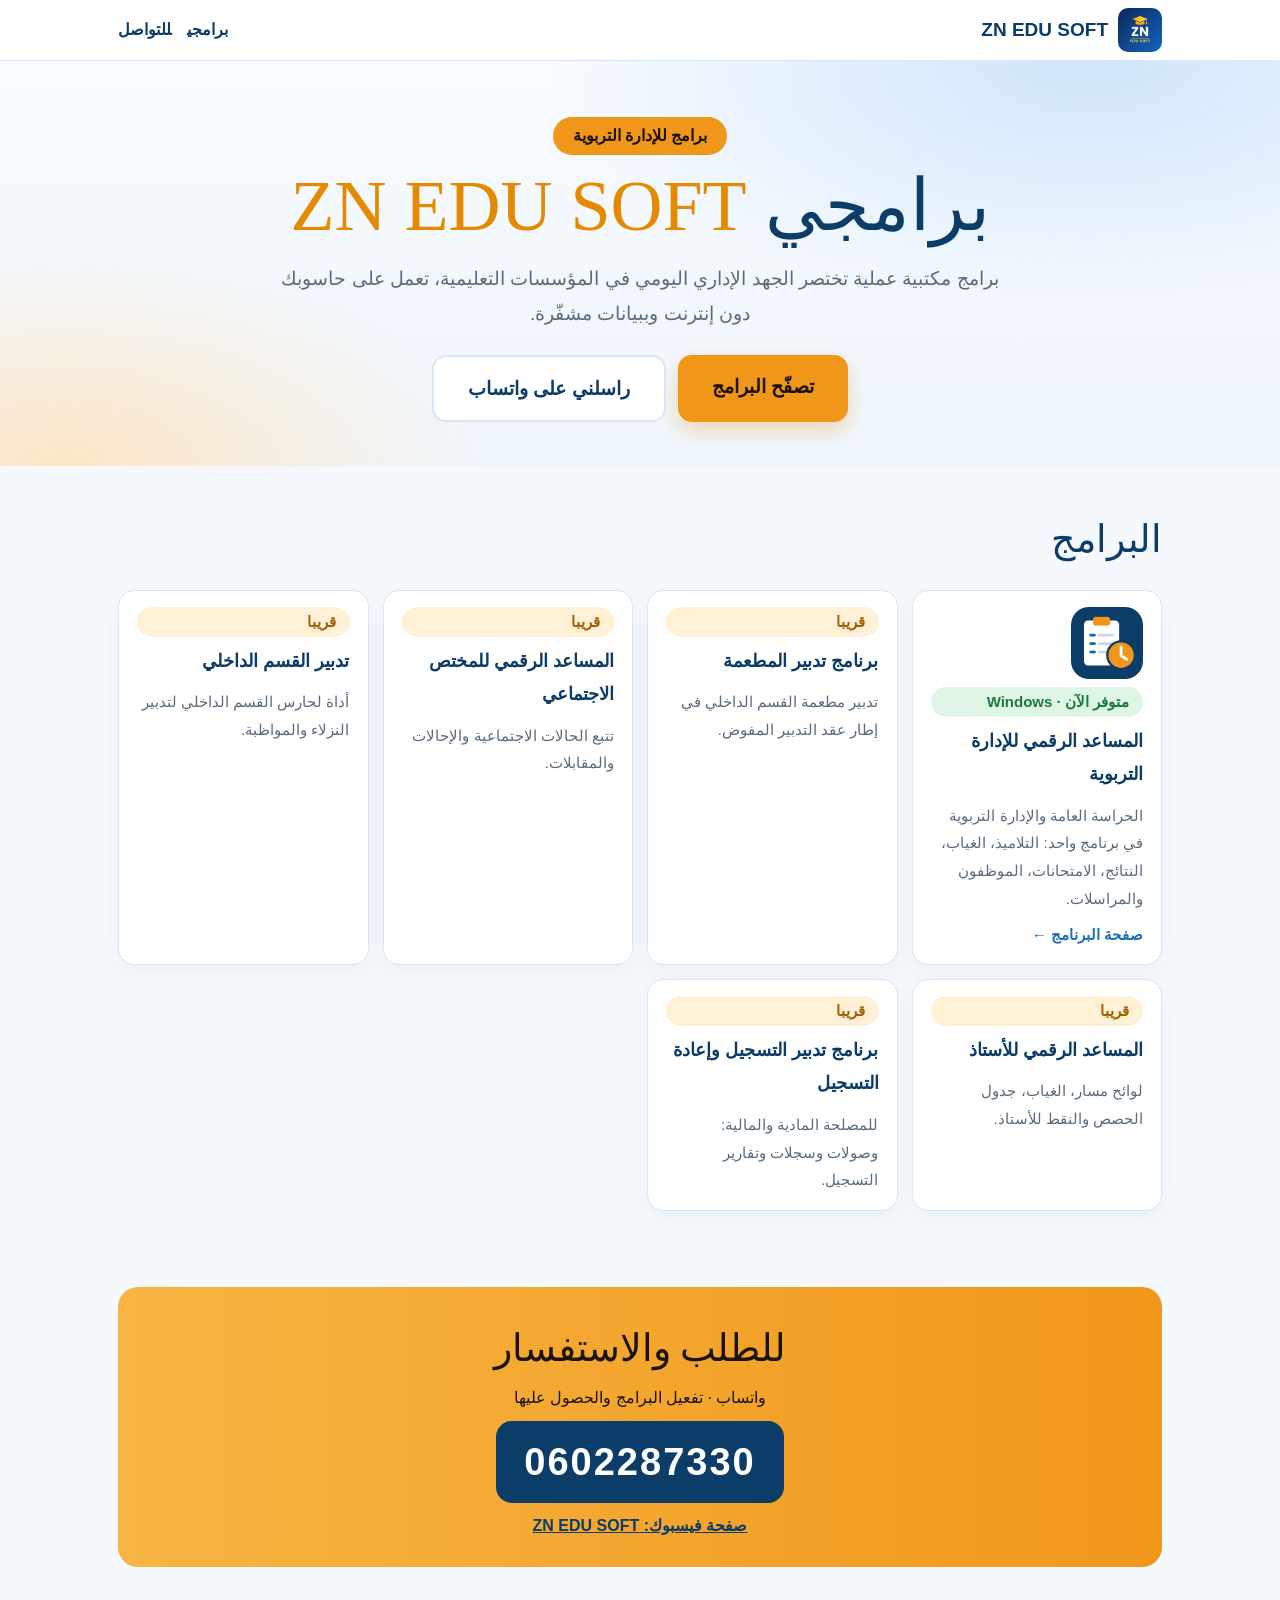
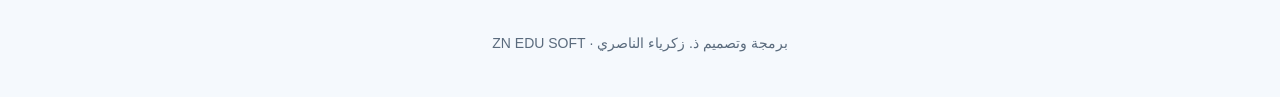
==== index.html @ 5e79a752 "Add files via upload" ====
<!doctype html><html lang="ar" dir="rtl"><head><meta charset="utf-8"><meta name="viewport" content="width=device-width,initial-scale=1">
<title>ZN EDU SOFT — برامج للإدارة التربوية</title>
<meta name="description" content="برامج مكتبية مصمَّمة للحارس العام والإدارة التربوية بالمغرب، تعمل دون إنترنت.">
<link rel="stylesheet" href="assets/site.css"></head><body>
<header class="nav"><div class="wrap"><a class="brand" href="./"><img src="assets/logo.png" alt="ZN EDU SOFT">ZN EDU SOFT</a><nav><a href="#programs">برامجي</a><a href="#contact">للتواصل</a></nav></div></header>
<div class="hero"><div class="wrap"><span class="pill">برامج للإدارة التربوية</span><h1>برامجي <em>ZN EDU SOFT</em></h1><p>برامج مكتبية عملية تختصر الجهد الإداري اليومي في المؤسسات التعليمية، تعمل على حاسوبك دون إنترنت وببيانات مشفّرة.</p>
<div class="row"><a class="btn" href="#programs">تصفّح البرامج</a><a class="btn sec" href="https://wa.me/212602287330">راسلني على واتساب</a></div></div></div>
<main class="wrap">
<section id="programs"><h2>البرامج</h2><div class="grid">
<a class="card prog" href="gs-assistant/" style="text-decoration:none;color:inherit"><img class="ic" src="gs-assistant/icon.png" alt=""><span class="tag ok">متوفر الآن · Windows</span><b>المساعد الرقمي للإدارة التربوية</b><span>الحراسة العامة والإدارة التربوية في برنامج واحد: التلاميذ، الغياب، النتائج، الامتحانات، الموظفون والمراسلات.</span><span style="color:var(--blue);font-weight:800">صفحة البرنامج ←</span></a>
<div class="card prog"><span class="tag soon">قريبا</span><b>برنامج تدبير المطعمة</b><span>تدبير مطعمة القسم الداخلي في إطار عقد التدبير المفوض.</span></div>
<div class="card prog"><span class="tag soon">قريبا</span><b>المساعد الرقمي للمختص الاجتماعي</b><span>تتبع الحالات الاجتماعية والإحالات والمقابلات.</span></div>
<div class="card prog"><span class="tag soon">قريبا</span><b>تدبير القسم الداخلي</b><span>أداة لحارس القسم الداخلي لتدبير النزلاء والمواظبة.</span></div>
<div class="card prog"><span class="tag soon">قريبا</span><b>المساعد الرقمي للأستاذ</b><span>لوائح مسار، الغياب، جدول الحصص والنقط للأستاذ.</span></div>
<div class="card prog"><span class="tag soon">قريبا</span><b>برنامج تدبير التسجيل وإعادة التسجيل</b><span>للمصلحة المادية والمالية: وصولات وسجلات وتقارير التسجيل.</span></div>
</div></section>
<section id="contact"><div class="cta"><h2 style="margin:0;color:#1b1200">للطلب والاستفسار</h2><div>واتساب · تفعيل البرامج والحصول عليها</div><a class="num" href="https://wa.me/212602287330">0602287330</a><div><a href="http://www.facebook.com/ZN.EDU.SOFT" style="color:#0b3d68;font-weight:800">صفحة فيسبوك: ZN EDU SOFT</a></div></div></section>
</main><footer>برمجة وتصميم ذ. زكرياء الناصري · ZN EDU SOFT</footer></body></html>
---- assets/site.css ----
@font-face{font-family:Samir;src:url(assets/SamirKhouaja.ttf)}
:root{--bg:#f5f9fd;--ink:#0b3d68;--mut:#5a6b7d;--card:#fff;--line:#d9e6f3;--acc:#f0971a;--acc2:#e58a00;--blue:#1d6fb8}
*{box-sizing:border-box}html{scroll-behavior:smooth}
body{margin:0;background:var(--bg);color:var(--ink);font-family:"Segoe UI","Noto Naskh Arabic",Tahoma,sans-serif;line-height:1.85;direction:rtl}
.wrap{max-width:1080px;margin:0 auto;padding:0 18px}
a{color:var(--blue)}
.nav{background:#fff;border-bottom:1px solid var(--line);position:sticky;top:0;z-index:5}
.nav .wrap{display:flex;align-items:center;justify-content:space-between;gap:10px;padding:8px 18px}
.brand{display:flex;align-items:center;gap:10px;text-decoration:none;color:var(--ink);font-weight:800;font-size:19px}
.brand img{height:44px;border-radius:10px}
.nav nav a{margin-inline-start:16px;text-decoration:none;color:var(--ink);font-weight:700}
.hero{background:radial-gradient(900px 400px at 85% 0,#cfe5fa,transparent 60%),radial-gradient(700px 360px at 5% 100%,#fde7c6,transparent 60%),linear-gradient(180deg,#f8fbff,#eef5fc);padding:56px 0 44px;text-align:center}
.hero h1{font-family:Samir,serif;font-weight:400;font-size:clamp(38px,7vw,72px);line-height:1.25;margin:6px 0}
.hero h1 em{font-style:normal;color:var(--acc2)}
.hero p{max-width:720px;margin:10px auto 24px;font-size:19px;color:var(--mut)}
.pill{display:inline-block;background:var(--acc);color:#1b1200;border-radius:999px;padding:4px 20px;font-weight:800}
.btn{display:inline-block;background:var(--acc);color:#1b1200;font-weight:800;text-decoration:none;border-radius:14px;padding:14px 34px;font-size:19px;box-shadow:0 8px 20px #f0971a55}
.btn:hover{filter:brightness(1.06)}
.btn.sec{background:#fff;color:var(--ink);box-shadow:none;border:2px solid var(--line)}
.row{display:flex;gap:12px;justify-content:center;flex-wrap:wrap;margin-top:6px}
section{padding:38px 0}
h2{font-family:Samir,serif;font-weight:400;font-size:38px;margin:0 0 16px;color:var(--ink)}
.grid{display:grid;grid-template-columns:repeat(auto-fit,minmax(250px,1fr));gap:14px}
.card{background:var(--card);border:1px solid var(--line);border-radius:16px;padding:16px 18px;box-shadow:0 6px 18px #0b3d680d}
.card b{display:block;font-size:18px;margin-bottom:2px}.card span{color:var(--mut);font-size:15px}
.prog{display:flex;flex-direction:column;gap:8px}.prog img.ic{width:72px;height:72px;border-radius:18px}
.tag{display:inline-block;border-radius:999px;padding:1px 14px;font-size:13px;font-weight:800}
.tag.ok{background:#dff5e6;color:#1d7a3f}.tag.soon{background:#fff0d6;color:#a35f00}
.mods{display:grid;grid-template-columns:repeat(auto-fit,minmax(230px,1fr));gap:10px}
.mods div{background:#fff;border:1px solid var(--line);border-radius:12px;padding:8px 12px;font-weight:700;display:flex;gap:10px;align-items:center}
.mods i{width:12px;height:36px;border-radius:6px;flex:none}
.shots{display:grid;grid-template-columns:repeat(auto-fill,minmax(310px,1fr));gap:14px}
.shots a{display:block;background:#fff;border:1px solid var(--line);border-radius:14px;overflow:hidden;box-shadow:0 6px 18px #0b3d680d}
.shots img{width:100%;display:block}.shots small{display:block;padding:6px 12px;color:var(--mut);font-weight:700}
.poster{max-width:420px;margin:0 auto;display:block;width:100%;border-radius:16px;border:1px solid var(--line)}
table{width:100%;border-collapse:collapse;background:#fff;border:1px solid var(--line);border-radius:12px;overflow:hidden}
td,th{padding:10px 14px;border-bottom:1px solid var(--line);text-align:right}th{width:30%;color:var(--mut)}
ol{padding-right:22px}li{margin:6px 0}
.cta{background:linear-gradient(90deg,#f7b543,#f0971a);border-radius:20px;padding:26px;text-align:center;color:#1b1200}
.cta .num{display:inline-block;direction:ltr;background:var(--ink);color:#fff;border-radius:16px;padding:6px 28px;font-size:38px;font-weight:800;letter-spacing:2px;text-decoration:none;margin:8px 0}
footer{text-align:center;color:var(--mut);padding:26px 0 40px;font-size:14px}
dialog{border:0;background:transparent;max-width:96vw}dialog::backdrop{background:#000b}dialog img{max-width:96vw;max-height:92vh;border-radius:10px}
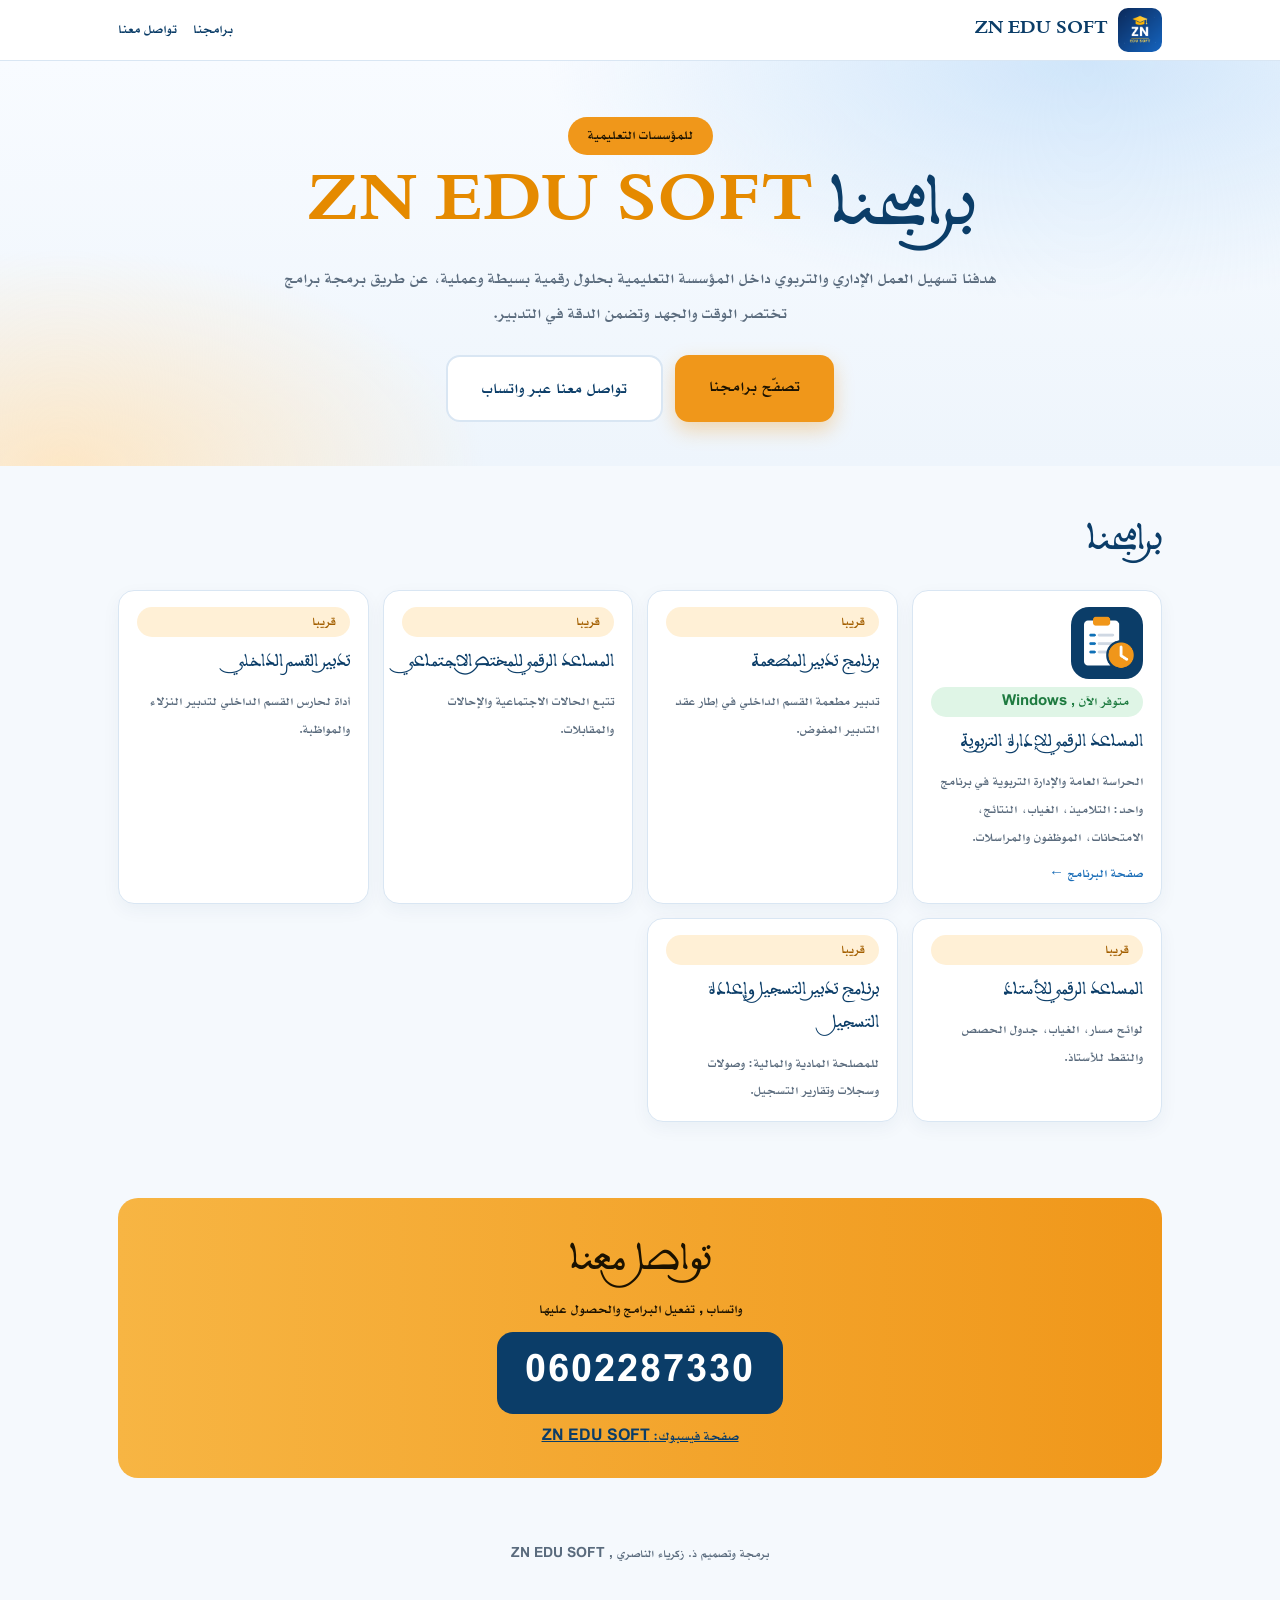
==== commit 4e3e62bf: "Add files via upload" ====
--- a/index.html
+++ b/index.html
@@ -1,12 +1,12 @@
 <!doctype html><html lang="ar" dir="rtl"><head><meta charset="utf-8"><meta name="viewport" content="width=device-width,initial-scale=1">
-<title>ZN EDU SOFT — برامج للإدارة التربوية</title>
+<title>ZN EDU SOFT — برامجنا للمؤسسات التعليمية</title>
 <meta name="description" content="برامج مكتبية مصمَّمة للحارس العام والإدارة التربوية بالمغرب، تعمل دون إنترنت.">
 <link rel="stylesheet" href="assets/site.css"></head><body>
-<header class="nav"><div class="wrap"><a class="brand" href="./"><img src="assets/logo.png" alt="ZN EDU SOFT">ZN EDU SOFT</a><nav><a href="#programs">برامجي</a><a href="#contact">للتواصل</a></nav></div></header>
-<div class="hero"><div class="wrap"><span class="pill">برامج للإدارة التربوية</span><h1>برامجي <em>ZN EDU SOFT</em></h1><p>برامج مكتبية عملية تختصر الجهد الإداري اليومي في المؤسسات التعليمية، تعمل على حاسوبك دون إنترنت وببيانات مشفّرة.</p>
-<div class="row"><a class="btn" href="#programs">تصفّح البرامج</a><a class="btn sec" href="https://wa.me/212602287330">راسلني على واتساب</a></div></div></div>
+<header class="nav"><div class="wrap"><a class="brand" href="./"><img src="assets/logo.png" alt="ZN EDU SOFT">ZN EDU SOFT</a><nav><a href="#programs">برامجنا</a><a href="#contact">تواصل معنا</a></nav></div></header>
+<div class="hero"><div class="wrap"><span class="pill">للمؤسسات التعليمية</span><h1>برامجنا <em>ZN EDU SOFT</em></h1><p>هدفنا تسهيل العمل الإداري والتربوي داخل المؤسسة التعليمية بحلول رقمية بسيطة وعملية، عن طريق برمجة برامج تختصر الوقت والجهد وتضمن الدقة في التدبير.</p>
+<div class="row"><a class="btn" href="#programs">تصفّح برامجنا</a><a class="btn sec" href="https://wa.me/212602287330">تواصل معنا عبر واتساب</a></div></div></div>
 <main class="wrap">
-<section id="programs"><h2>البرامج</h2><div class="grid">
+<section id="programs"><h2>برامجنا</h2><div class="grid">
 <a class="card prog" href="gs-assistant/" style="text-decoration:none;color:inherit"><img class="ic" src="gs-assistant/icon.png" alt=""><span class="tag ok">متوفر الآن · Windows</span><b>المساعد الرقمي للإدارة التربوية</b><span>الحراسة العامة والإدارة التربوية في برنامج واحد: التلاميذ، الغياب، النتائج، الامتحانات، الموظفون والمراسلات.</span><span style="color:var(--blue);font-weight:800">صفحة البرنامج ←</span></a>
 <div class="card prog"><span class="tag soon">قريبا</span><b>برنامج تدبير المطعمة</b><span>تدبير مطعمة القسم الداخلي في إطار عقد التدبير المفوض.</span></div>
 <div class="card prog"><span class="tag soon">قريبا</span><b>المساعد الرقمي للمختص الاجتماعي</b><span>تتبع الحالات الاجتماعية والإحالات والمقابلات.</span></div>
@@ -14,5 +14,5 @@
 <div class="card prog"><span class="tag soon">قريبا</span><b>المساعد الرقمي للأستاذ</b><span>لوائح مسار، الغياب، جدول الحصص والنقط للأستاذ.</span></div>
 <div class="card prog"><span class="tag soon">قريبا</span><b>برنامج تدبير التسجيل وإعادة التسجيل</b><span>للمصلحة المادية والمالية: وصولات وسجلات وتقارير التسجيل.</span></div>
 </div></section>
-<section id="contact"><div class="cta"><h2 style="margin:0;color:#1b1200">للطلب والاستفسار</h2><div>واتساب · تفعيل البرامج والحصول عليها</div><a class="num" href="https://wa.me/212602287330">0602287330</a><div><a href="http://www.facebook.com/ZN.EDU.SOFT" style="color:#0b3d68;font-weight:800">صفحة فيسبوك: ZN EDU SOFT</a></div></div></section>
+<section id="contact"><div class="cta"><h2 style="margin:0;color:#1b1200">تواصل معنا</h2><div>واتساب · تفعيل البرامج والحصول عليها</div><a class="num" href="https://wa.me/212602287330">0602287330</a><div><a href="http://www.facebook.com/ZN.EDU.SOFT" style="color:#0b3d68;font-weight:800">صفحة فيسبوك: ZN EDU SOFT</a></div></div></section>
 </main><footer>برمجة وتصميم ذ. زكرياء الناصري · ZN EDU SOFT</footer></body></html>
--- a/assets/site.css
+++ b/assets/site.css
@@ -1,7 +1,8 @@
-@font-face{font-family:Samir;src:url(assets/SamirKhouaja.ttf)}
+@font-face{font-family:Samir;src:url(SamirKhouaja.ttf)}
+@font-face{font-family:Mohanad;font-weight:100 900;src:url(AlMohanad-Bold.ttf)}
 :root{--bg:#f5f9fd;--ink:#0b3d68;--mut:#5a6b7d;--card:#fff;--line:#d9e6f3;--acc:#f0971a;--acc2:#e58a00;--blue:#1d6fb8}
 *{box-sizing:border-box}html{scroll-behavior:smooth}
-body{margin:0;background:var(--bg);color:var(--ink);font-family:"Segoe UI","Noto Naskh Arabic",Tahoma,sans-serif;line-height:1.85;direction:rtl}
+body{margin:0;background:var(--bg);color:var(--ink);font-family:Mohanad,"Segoe UI","Noto Naskh Arabic",Tahoma,sans-serif;line-height:1.85;direction:rtl}
 .wrap{max-width:1080px;margin:0 auto;padding:0 18px}
 a{color:var(--blue)}
 .nav{background:#fff;border-bottom:1px solid var(--line);position:sticky;top:0;z-index:5}
@@ -28,7 +29,7 @@
 .tag.ok{background:#dff5e6;color:#1d7a3f}.tag.soon{background:#fff0d6;color:#a35f00}
 .mods{display:grid;grid-template-columns:repeat(auto-fit,minmax(230px,1fr));gap:10px}
 .mods div{background:#fff;border:1px solid var(--line);border-radius:12px;padding:8px 12px;font-weight:700;display:flex;gap:10px;align-items:center}
-.mods i{width:12px;height:36px;border-radius:6px;flex:none}
+.mods i{width:42px;height:42px;border-radius:12px;flex:none;display:grid;place-items:center;background:color-mix(in srgb,var(--c) 14%,#fff);color:var(--c)}.mods i svg{width:23px;height:23px;fill:none;stroke:currentColor;stroke-width:2;stroke-linecap:round;stroke-linejoin:round}
 .shots{display:grid;grid-template-columns:repeat(auto-fill,minmax(310px,1fr));gap:14px}
 .shots a{display:block;background:#fff;border:1px solid var(--line);border-radius:14px;overflow:hidden;box-shadow:0 6px 18px #0b3d680d}
 .shots img{width:100%;display:block}.shots small{display:block;padding:6px 12px;color:var(--mut);font-weight:700}
@@ -40,3 +41,6 @@
 .cta .num{display:inline-block;direction:ltr;background:var(--ink);color:#fff;border-radius:16px;padding:6px 28px;font-size:38px;font-weight:800;letter-spacing:2px;text-decoration:none;margin:8px 0}
 footer{text-align:center;color:var(--mut);padding:26px 0 40px;font-size:14px}
 dialog{border:0;background:transparent;max-width:96vw}dialog::backdrop{background:#000b}dialog img{max-width:96vw;max-height:92vh;border-radius:10px}
+
+h1,h2,h3,.brand,.card>b{font-family:Samir,serif;font-weight:400}
+.hero2{display:grid;grid-template-columns:1.15fr .85fr;gap:36px;align-items:center}.hposter{display:block}.hposter img{width:100%;max-width:400px;margin:0 auto;display:block;border-radius:18px;border:1px solid var(--line);box-shadow:0 14px 34px #0b3d6830}@media(max-width:820px){.hero2{grid-template-columns:1fr;gap:24px}}
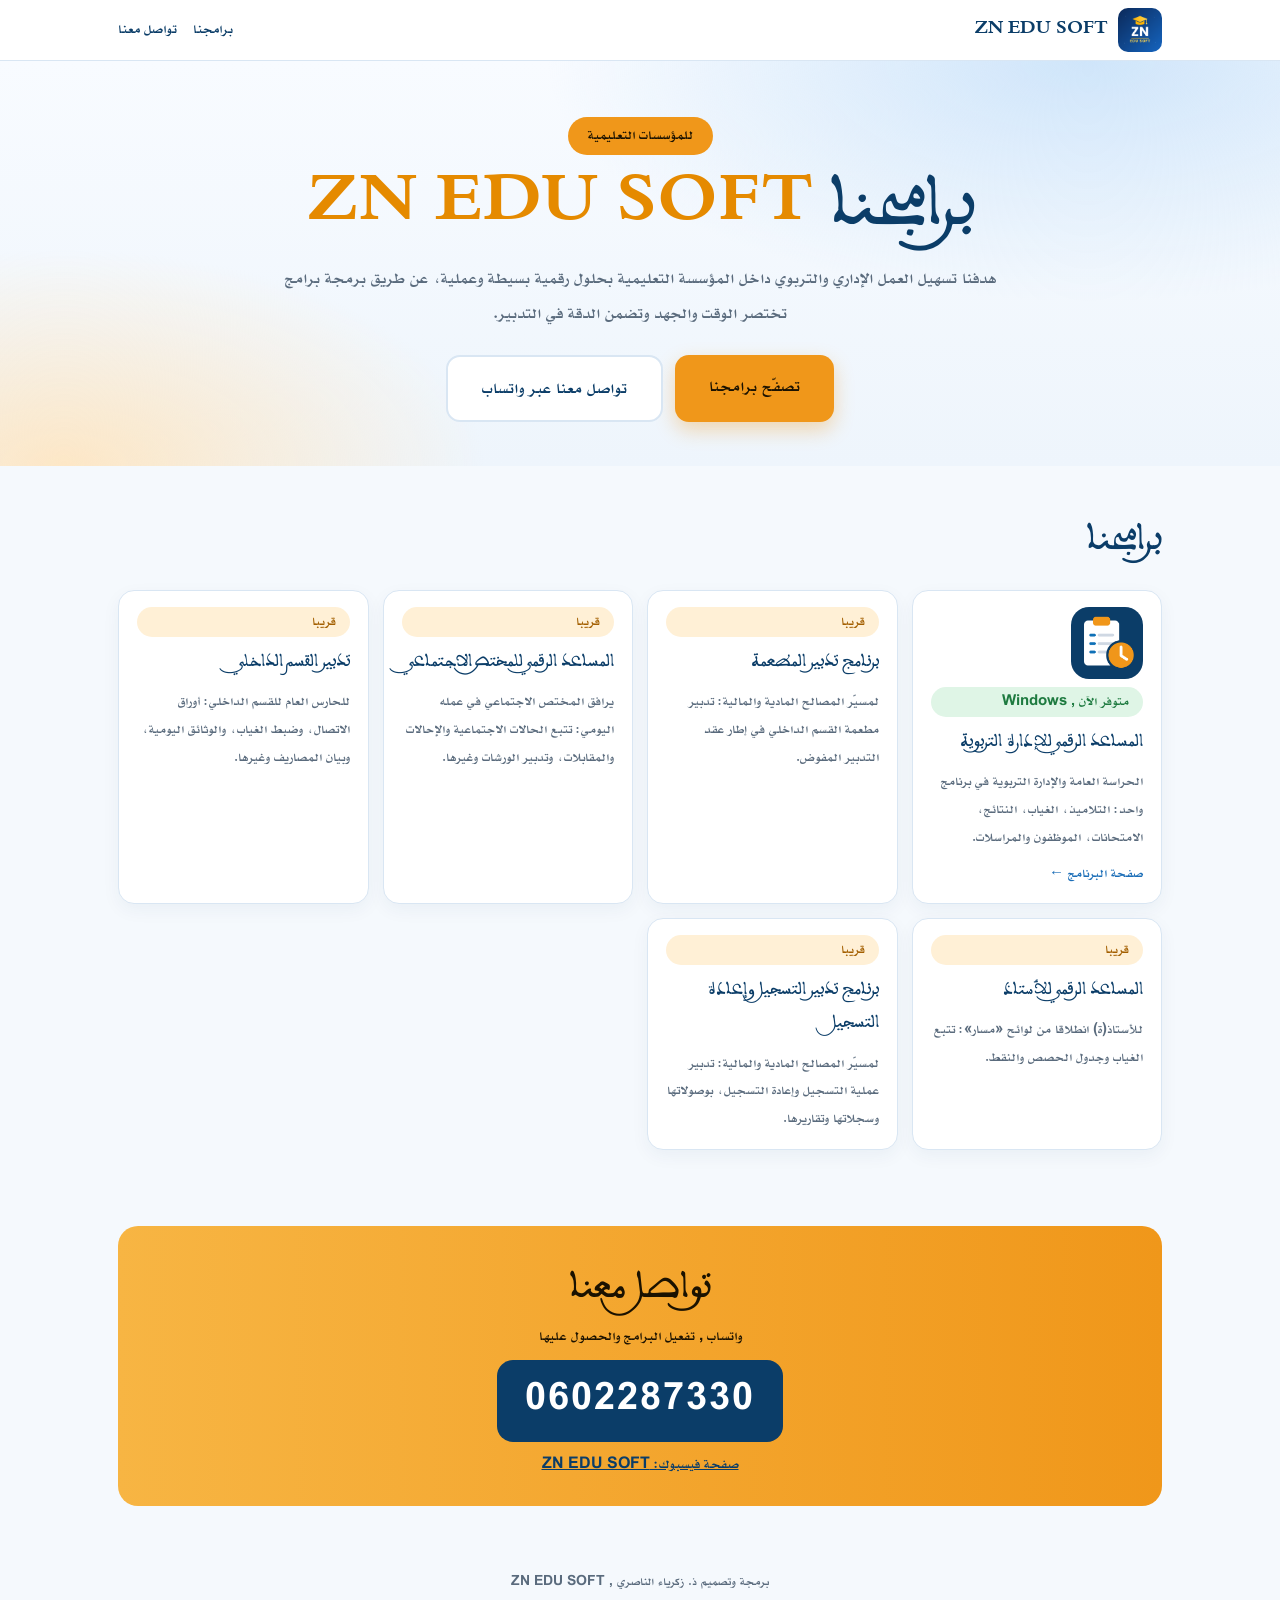
==== commit 6824e625: "Add files via upload" ====
--- a/index.html
+++ b/index.html
@@ -8,11 +8,11 @@
 <main class="wrap">
 <section id="programs"><h2>برامجنا</h2><div class="grid">
 <a class="card prog" href="gs-assistant/" style="text-decoration:none;color:inherit"><img class="ic" src="gs-assistant/icon.png" alt=""><span class="tag ok">متوفر الآن · Windows</span><b>المساعد الرقمي للإدارة التربوية</b><span>الحراسة العامة والإدارة التربوية في برنامج واحد: التلاميذ، الغياب، النتائج، الامتحانات، الموظفون والمراسلات.</span><span style="color:var(--blue);font-weight:800">صفحة البرنامج ←</span></a>
-<div class="card prog"><span class="tag soon">قريبا</span><b>برنامج تدبير المطعمة</b><span>تدبير مطعمة القسم الداخلي في إطار عقد التدبير المفوض.</span></div>
-<div class="card prog"><span class="tag soon">قريبا</span><b>المساعد الرقمي للمختص الاجتماعي</b><span>تتبع الحالات الاجتماعية والإحالات والمقابلات.</span></div>
-<div class="card prog"><span class="tag soon">قريبا</span><b>تدبير القسم الداخلي</b><span>أداة لحارس القسم الداخلي لتدبير النزلاء والمواظبة.</span></div>
-<div class="card prog"><span class="tag soon">قريبا</span><b>المساعد الرقمي للأستاذ</b><span>لوائح مسار، الغياب، جدول الحصص والنقط للأستاذ.</span></div>
-<div class="card prog"><span class="tag soon">قريبا</span><b>برنامج تدبير التسجيل وإعادة التسجيل</b><span>للمصلحة المادية والمالية: وصولات وسجلات وتقارير التسجيل.</span></div>
+<div class="card prog"><span class="tag soon">قريبا</span><b>برنامج تدبير المطعمة</b><span>لمسيّر المصالح المادية والمالية: تدبير مطعمة القسم الداخلي في إطار عقد التدبير المفوض.</span></div>
+<div class="card prog"><span class="tag soon">قريبا</span><b>المساعد الرقمي للمختص الاجتماعي</b><span>يرافق المختص الاجتماعي في عمله اليومي: تتبع الحالات الاجتماعية والإحالات والمقابلات، وتدبير الورشات وغيرها.</span></div>
+<div class="card prog"><span class="tag soon">قريبا</span><b>تدبير القسم الداخلي</b><span>للحارس العام للقسم الداخلي: أوراق الاتصال، وضبط الغياب، والوثائق اليومية، وبيان المصاريف وغيرها.</span></div>
+<div class="card prog"><span class="tag soon">قريبا</span><b>المساعد الرقمي للأستاذ</b><span>للأستاذ(ة) انطلاقا من لوائح «مسار»: تتبع الغياب وجدول الحصص والنقط.</span></div>
+<div class="card prog"><span class="tag soon">قريبا</span><b>برنامج تدبير التسجيل وإعادة التسجيل</b><span>لمسيّر المصالح المادية والمالية: تدبير عملية التسجيل وإعادة التسجيل، بوصولاتها وسجلاتها وتقاريرها.</span></div>
 </div></section>
 <section id="contact"><div class="cta"><h2 style="margin:0;color:#1b1200">تواصل معنا</h2><div>واتساب · تفعيل البرامج والحصول عليها</div><a class="num" href="https://wa.me/212602287330">0602287330</a><div><a href="http://www.facebook.com/ZN.EDU.SOFT" style="color:#0b3d68;font-weight:800">صفحة فيسبوك: ZN EDU SOFT</a></div></div></section>
 </main><footer>برمجة وتصميم ذ. زكرياء الناصري · ZN EDU SOFT</footer></body></html>
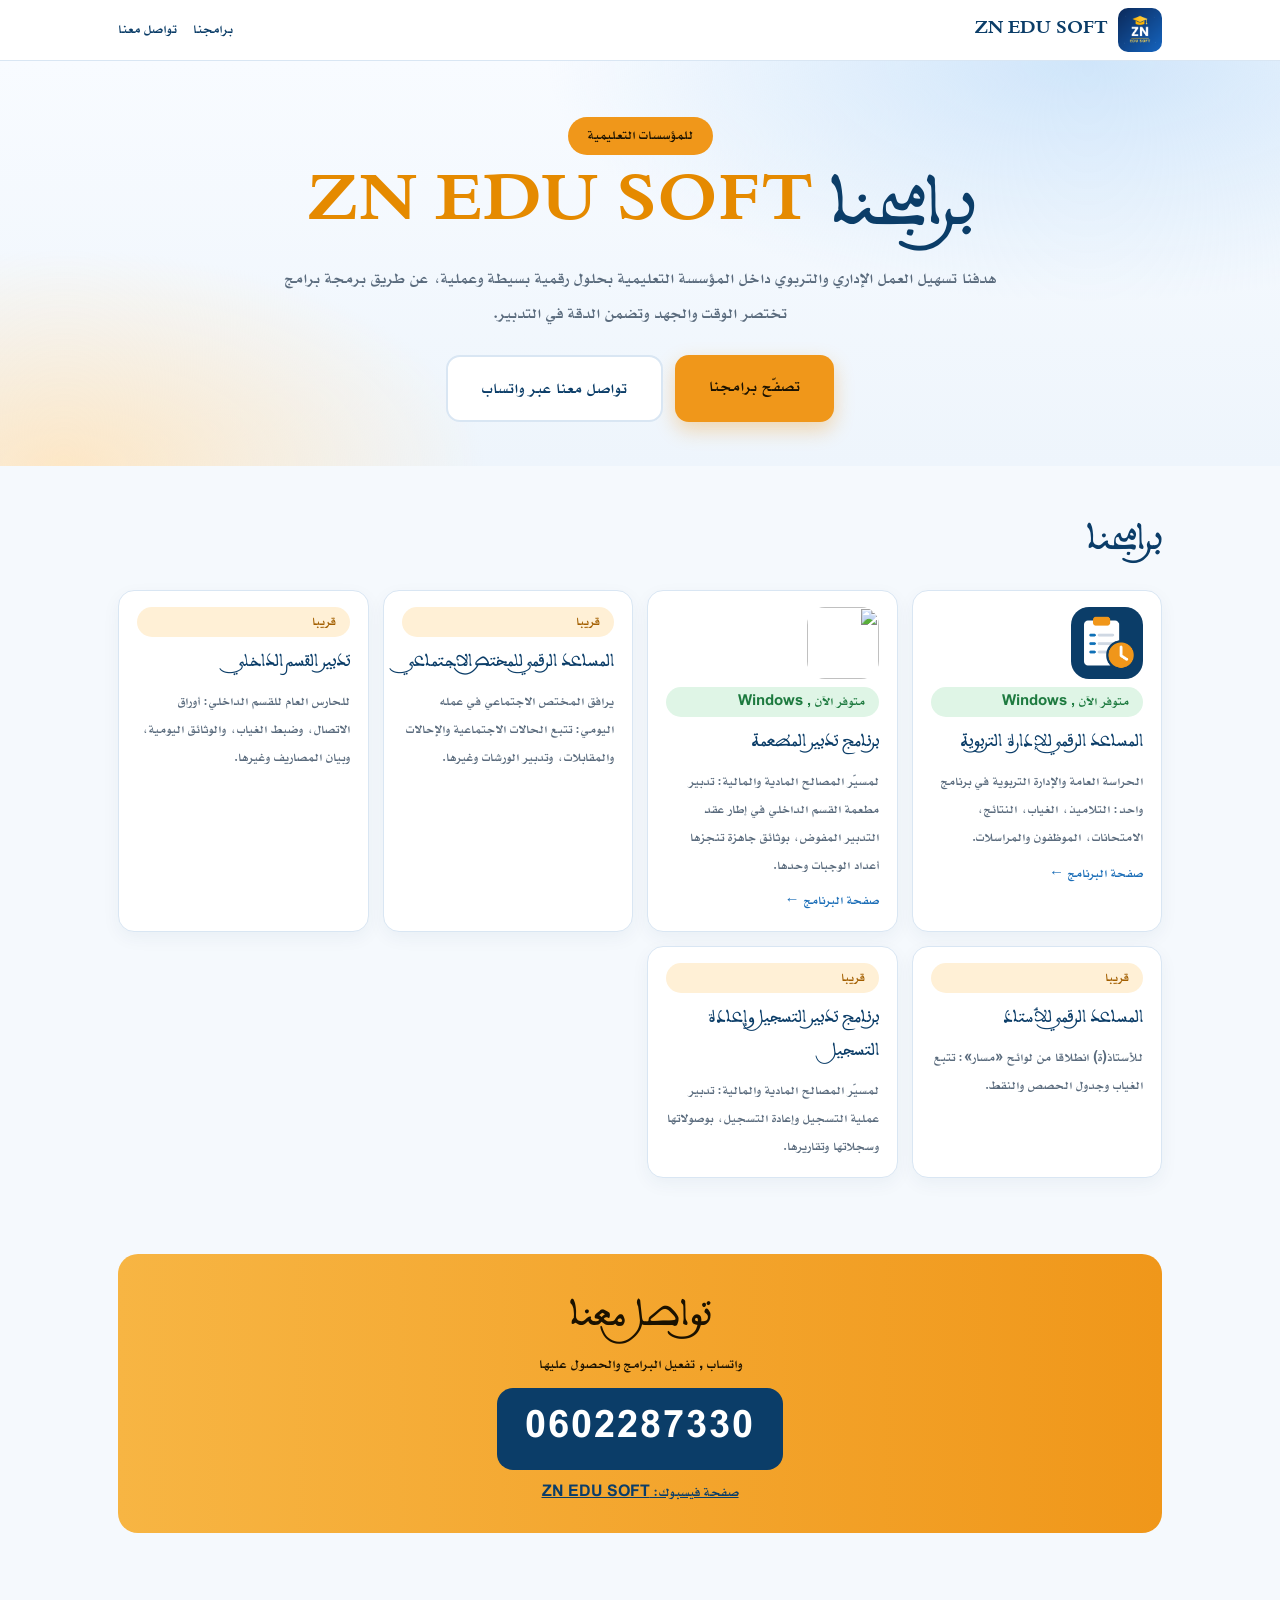
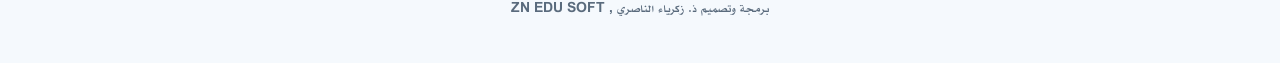
==== commit 990f9f75: "Add files via upload" ====
--- a/index.html
+++ b/index.html
@@ -8,7 +8,7 @@
 <main class="wrap">
 <section id="programs"><h2>برامجنا</h2><div class="grid">
 <a class="card prog" href="gs-assistant/" style="text-decoration:none;color:inherit"><img class="ic" src="gs-assistant/icon.png" alt=""><span class="tag ok">متوفر الآن · Windows</span><b>المساعد الرقمي للإدارة التربوية</b><span>الحراسة العامة والإدارة التربوية في برنامج واحد: التلاميذ، الغياب، النتائج، الامتحانات، الموظفون والمراسلات.</span><span style="color:var(--blue);font-weight:800">صفحة البرنامج ←</span></a>
-<div class="card prog"><span class="tag soon">قريبا</span><b>برنامج تدبير المطعمة</b><span>لمسيّر المصالح المادية والمالية: تدبير مطعمة القسم الداخلي في إطار عقد التدبير المفوض.</span></div>
+<a class="card prog" href="cantine/" style="text-decoration:none;color:inherit"><img class="ic" src="cantine/icon.png" alt=""><span class="tag ok">متوفر الآن · Windows</span><b>برنامج تدبير المطعمة</b><span>لمسيّر المصالح المادية والمالية: تدبير مطعمة القسم الداخلي في إطار عقد التدبير المفوض، بوثائق جاهزة تنجزها أعداد الوجبات وحدها.</span><span style="color:var(--blue);font-weight:800">صفحة البرنامج ←</span></a>
 <div class="card prog"><span class="tag soon">قريبا</span><b>المساعد الرقمي للمختص الاجتماعي</b><span>يرافق المختص الاجتماعي في عمله اليومي: تتبع الحالات الاجتماعية والإحالات والمقابلات، وتدبير الورشات وغيرها.</span></div>
 <div class="card prog"><span class="tag soon">قريبا</span><b>تدبير القسم الداخلي</b><span>للحارس العام للقسم الداخلي: أوراق الاتصال، وضبط الغياب، والوثائق اليومية، وبيان المصاريف وغيرها.</span></div>
 <div class="card prog"><span class="tag soon">قريبا</span><b>المساعد الرقمي للأستاذ</b><span>للأستاذ(ة) انطلاقا من لوائح «مسار»: تتبع الغياب وجدول الحصص والنقط.</span></div>
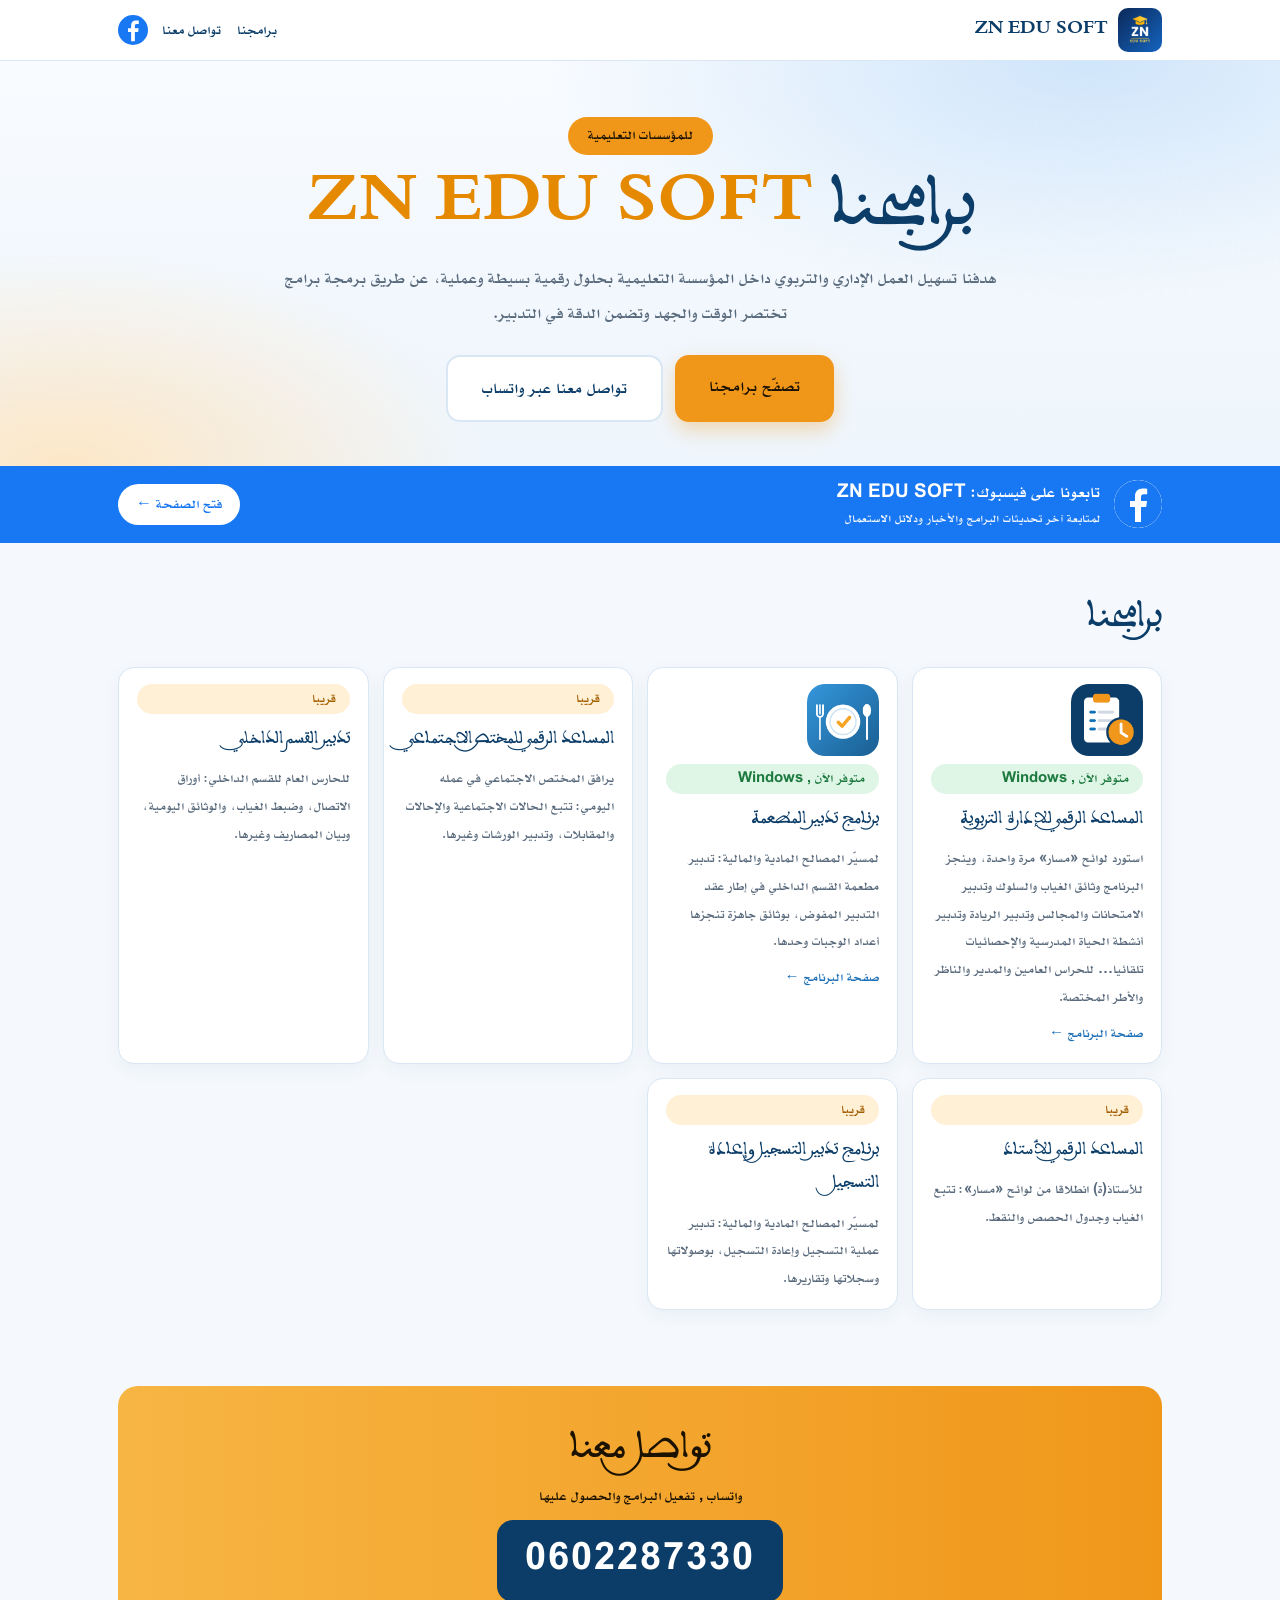
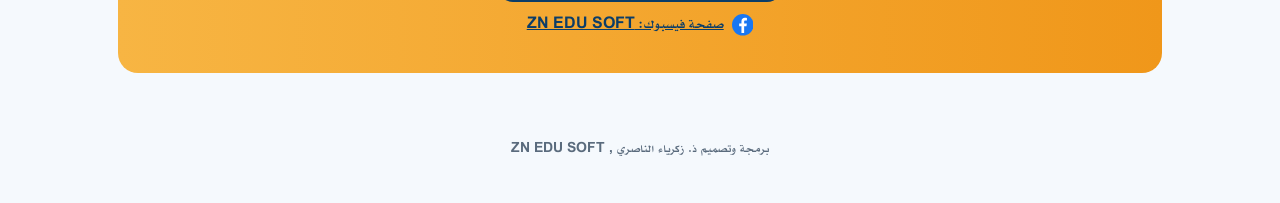
==== commit 6068bab1: "Add files via upload" ====
--- a/index.html
+++ b/index.html
@@ -2,17 +2,18 @@
 <title>ZN EDU SOFT — برامجنا للمؤسسات التعليمية</title>
 <meta name="description" content="برامج مكتبية مصمَّمة للحارس العام والإدارة التربوية بالمغرب، تعمل دون إنترنت.">
 <link rel="stylesheet" href="assets/site.css"></head><body>
-<header class="nav"><div class="wrap"><a class="brand" href="./"><img src="assets/logo.png" alt="ZN EDU SOFT">ZN EDU SOFT</a><nav><a href="#programs">برامجنا</a><a href="#contact">تواصل معنا</a></nav></div></header>
+<header class="nav"><div class="wrap"><a class="brand" href="./"><img src="assets/logo.png" alt="ZN EDU SOFT">ZN EDU SOFT</a><nav><a href="#programs">برامجنا</a><a href="#contact">تواصل معنا</a><a class="navfb" href="https://www.facebook.com/ZN.EDU.SOFT" target="_blank" rel="noopener" aria-label="فيسبوك"><svg class="fb" viewBox="0 0 24 24" aria-hidden="true"><circle cx="12" cy="12" r="12" fill="#1877f2"/><path fill="#fff" d="M13.5 21v-7.5h2.6l.4-3h-3V8.6c0-.9.3-1.5 1.5-1.5h1.6V4.4c-.3 0-1.2-.1-2.3-.1-2.3 0-3.8 1.4-3.8 3.9v2.3H8v3h2.5V21z"/></svg></a></nav></div></header>
 <div class="hero"><div class="wrap"><span class="pill">للمؤسسات التعليمية</span><h1>برامجنا <em>ZN EDU SOFT</em></h1><p>هدفنا تسهيل العمل الإداري والتربوي داخل المؤسسة التعليمية بحلول رقمية بسيطة وعملية، عن طريق برمجة برامج تختصر الوقت والجهد وتضمن الدقة في التدبير.</p>
 <div class="row"><a class="btn" href="#programs">تصفّح برامجنا</a><a class="btn sec" href="https://wa.me/212602287330">تواصل معنا عبر واتساب</a></div></div></div>
+<div class="fbbar"><div class="wrap"><a href="https://www.facebook.com/ZN.EDU.SOFT" target="_blank" rel="noopener"><svg class="fb" viewBox="0 0 24 24" aria-hidden="true"><circle cx="12" cy="12" r="12" fill="#1877f2"/><path fill="#fff" d="M13.5 21v-7.5h2.6l.4-3h-3V8.6c0-.9.3-1.5 1.5-1.5h1.6V4.4c-.3 0-1.2-.1-2.3-.1-2.3 0-3.8 1.4-3.8 3.9v2.3H8v3h2.5V21z"/></svg><span><b>تابعونا على فيسبوك: ZN EDU SOFT</b><small>لمتابعة آخر تحديثات البرامج والأخبار ودلائل الاستعمال</small></span><em>فتح الصفحة ←</em></a></div></div>
 <main class="wrap">
 <section id="programs"><h2>برامجنا</h2><div class="grid">
-<a class="card prog" href="gs-assistant/" style="text-decoration:none;color:inherit"><img class="ic" src="gs-assistant/icon.png" alt=""><span class="tag ok">متوفر الآن · Windows</span><b>المساعد الرقمي للإدارة التربوية</b><span>الحراسة العامة والإدارة التربوية في برنامج واحد: التلاميذ، الغياب، النتائج، الامتحانات، الموظفون والمراسلات.</span><span style="color:var(--blue);font-weight:800">صفحة البرنامج ←</span></a>
+<a class="card prog" href="gs-assistant/" style="text-decoration:none;color:inherit"><img class="ic" src="gs-assistant/icon.png" alt=""><span class="tag ok">متوفر الآن · Windows</span><b>المساعد الرقمي للإدارة التربوية</b><span>استورد لوائح «مسار» مرة واحدة، وينجز البرنامج وثائق الغياب والسلوك وتدبير الامتحانات والمجالس وتدبير الريادة وتدبير أنشطة الحياة المدرسية والإحصائيات تلقائيا… للحراس العامين والمدير والناظر والأطر المختصة.</span><span style="color:var(--blue);font-weight:800">صفحة البرنامج ←</span></a>
 <a class="card prog" href="cantine/" style="text-decoration:none;color:inherit"><img class="ic" src="cantine/icon.png" alt=""><span class="tag ok">متوفر الآن · Windows</span><b>برنامج تدبير المطعمة</b><span>لمسيّر المصالح المادية والمالية: تدبير مطعمة القسم الداخلي في إطار عقد التدبير المفوض، بوثائق جاهزة تنجزها أعداد الوجبات وحدها.</span><span style="color:var(--blue);font-weight:800">صفحة البرنامج ←</span></a>
 <div class="card prog"><span class="tag soon">قريبا</span><b>المساعد الرقمي للمختص الاجتماعي</b><span>يرافق المختص الاجتماعي في عمله اليومي: تتبع الحالات الاجتماعية والإحالات والمقابلات، وتدبير الورشات وغيرها.</span></div>
 <div class="card prog"><span class="tag soon">قريبا</span><b>تدبير القسم الداخلي</b><span>للحارس العام للقسم الداخلي: أوراق الاتصال، وضبط الغياب، والوثائق اليومية، وبيان المصاريف وغيرها.</span></div>
 <div class="card prog"><span class="tag soon">قريبا</span><b>المساعد الرقمي للأستاذ</b><span>للأستاذ(ة) انطلاقا من لوائح «مسار»: تتبع الغياب وجدول الحصص والنقط.</span></div>
 <div class="card prog"><span class="tag soon">قريبا</span><b>برنامج تدبير التسجيل وإعادة التسجيل</b><span>لمسيّر المصالح المادية والمالية: تدبير عملية التسجيل وإعادة التسجيل، بوصولاتها وسجلاتها وتقاريرها.</span></div>
 </div></section>
-<section id="contact"><div class="cta"><h2 style="margin:0;color:#1b1200">تواصل معنا</h2><div>واتساب · تفعيل البرامج والحصول عليها</div><a class="num" href="https://wa.me/212602287330">0602287330</a><div><a href="http://www.facebook.com/ZN.EDU.SOFT" style="color:#0b3d68;font-weight:800">صفحة فيسبوك: ZN EDU SOFT</a></div></div></section>
+<section id="contact"><div class="cta"><h2 style="margin:0;color:#1b1200">تواصل معنا</h2><div>واتساب · تفعيل البرامج والحصول عليها</div><a class="num" href="https://wa.me/212602287330">0602287330</a><div><a class="fbc" href="https://www.facebook.com/ZN.EDU.SOFT" target="_blank" rel="noopener"><svg class="fb" viewBox="0 0 24 24" aria-hidden="true"><circle cx="12" cy="12" r="12" fill="#1877f2"/><path fill="#fff" d="M13.5 21v-7.5h2.6l.4-3h-3V8.6c0-.9.3-1.5 1.5-1.5h1.6V4.4c-.3 0-1.2-.1-2.3-.1-2.3 0-3.8 1.4-3.8 3.9v2.3H8v3h2.5V21z"/></svg>صفحة فيسبوك: ZN EDU SOFT</a></div></div></section>
 </main><footer>برمجة وتصميم ذ. زكرياء الناصري · ZN EDU SOFT</footer></body></html>
--- a/assets/site.css
+++ b/assets/site.css
@@ -44,3 +44,11 @@
 
 h1,h2,h3,.brand,.card>b{font-family:Samir,serif;font-weight:400}
 .hero2{display:grid;grid-template-columns:1.15fr .85fr;gap:36px;align-items:center}.hposter{display:block}.hposter img{width:100%;max-width:400px;margin:0 auto;display:block;border-radius:18px;border:1px solid var(--line);box-shadow:0 14px 34px #0b3d6830}@media(max-width:820px){.hero2{grid-template-columns:1fr;gap:24px}}
+
+.fb{width:1.35em;height:1.35em;flex:none;vertical-align:middle}
+.navfb{display:inline-flex;margin-inline-start:14px!important;vertical-align:middle}.navfb .fb{width:30px;height:30px}
+.fbbar{background:#1877f2;color:#fff}.fbbar a{display:flex;align-items:center;gap:14px;color:#fff;text-decoration:none;padding:12px 0}
+.fbbar .fb{width:48px;height:48px;background:#fff;border-radius:50%}.fbbar span{flex:1;line-height:1.6}.fbbar b{display:block;font-size:19px}.fbbar small{display:block;opacity:.92;font-size:14px}
+.fbbar em{font-style:normal;font-weight:800;background:#fff;color:#1877f2;border-radius:999px;padding:6px 18px;white-space:nowrap}
+@media(max-width:700px){.fbbar a{flex-wrap:wrap}.fbbar em{margin-inline-start:62px}}
+.fbc{display:inline-flex;align-items:center;gap:8px;color:#0b3d68;font-weight:800}
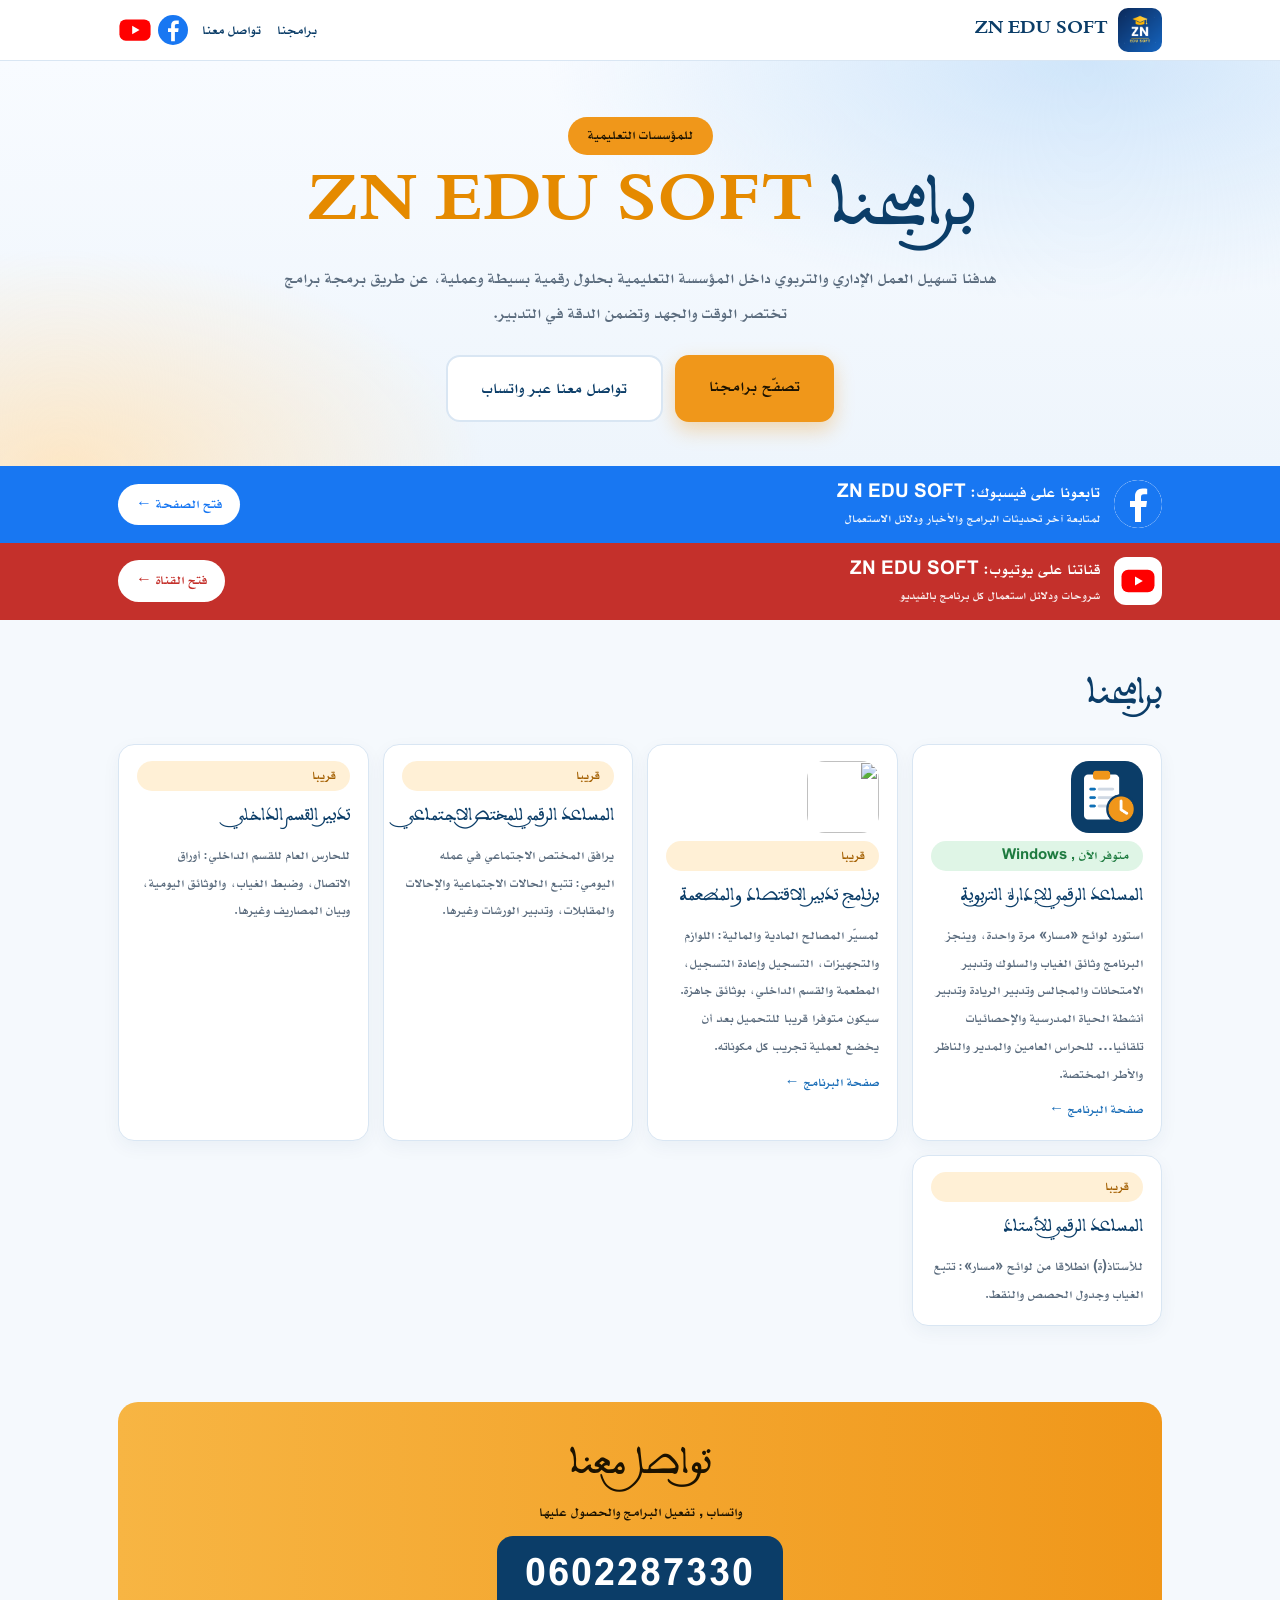
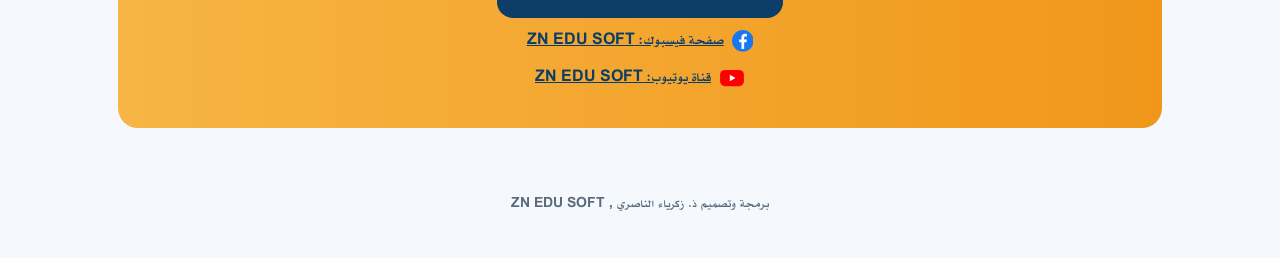
==== commit 713256ae: "Add files via upload" ====
--- a/index.html
+++ b/index.html
@@ -2,18 +2,17 @@
 <title>ZN EDU SOFT — برامجنا للمؤسسات التعليمية</title>
 <meta name="description" content="برامج مكتبية مصمَّمة للحارس العام والإدارة التربوية بالمغرب، تعمل دون إنترنت.">
 <link rel="stylesheet" href="assets/site.css"></head><body>
-<header class="nav"><div class="wrap"><a class="brand" href="./"><img src="assets/logo.png" alt="ZN EDU SOFT">ZN EDU SOFT</a><nav><a href="#programs">برامجنا</a><a href="#contact">تواصل معنا</a><a class="navfb" href="https://www.facebook.com/ZN.EDU.SOFT" target="_blank" rel="noopener" aria-label="فيسبوك"><svg class="fb" viewBox="0 0 24 24" aria-hidden="true"><circle cx="12" cy="12" r="12" fill="#1877f2"/><path fill="#fff" d="M13.5 21v-7.5h2.6l.4-3h-3V8.6c0-.9.3-1.5 1.5-1.5h1.6V4.4c-.3 0-1.2-.1-2.3-.1-2.3 0-3.8 1.4-3.8 3.9v2.3H8v3h2.5V21z"/></svg></a></nav></div></header>
+<header class="nav"><div class="wrap"><a class="brand" href="./"><img src="assets/logo.png" alt="ZN EDU SOFT">ZN EDU SOFT</a><nav><a href="#programs">برامجنا</a><a href="#contact">تواصل معنا</a><a class="navfb" href="https://www.facebook.com/ZN.EDU.SOFT" target="_blank" rel="noopener" aria-label="فيسبوك"><svg class="fb" viewBox="0 0 24 24" aria-hidden="true"><circle cx="12" cy="12" r="12" fill="#1877f2"/><path fill="#fff" d="M13.5 21v-7.5h2.6l.4-3h-3V8.6c0-.9.3-1.5 1.5-1.5h1.6V4.4c-.3 0-1.2-.1-2.3-.1-2.3 0-3.8 1.4-3.8 3.9v2.3H8v3h2.5V21z"/></svg></a><a class="navfb" href="https://www.youtube.com/@ZNEDUSOFT" target="_blank" rel="noopener" aria-label="يوتيوب"><svg class="yt" viewBox="0 0 24 24" aria-hidden="true"><rect x="1" y="4.5" width="22" height="15" rx="4.5" fill="#f00"/><path fill="#fff" d="M10 9l5.2 3-5.2 3z"/></svg></a></nav></div></header>
 <div class="hero"><div class="wrap"><span class="pill">للمؤسسات التعليمية</span><h1>برامجنا <em>ZN EDU SOFT</em></h1><p>هدفنا تسهيل العمل الإداري والتربوي داخل المؤسسة التعليمية بحلول رقمية بسيطة وعملية، عن طريق برمجة برامج تختصر الوقت والجهد وتضمن الدقة في التدبير.</p>
 <div class="row"><a class="btn" href="#programs">تصفّح برامجنا</a><a class="btn sec" href="https://wa.me/212602287330">تواصل معنا عبر واتساب</a></div></div></div>
-<div class="fbbar"><div class="wrap"><a href="https://www.facebook.com/ZN.EDU.SOFT" target="_blank" rel="noopener"><svg class="fb" viewBox="0 0 24 24" aria-hidden="true"><circle cx="12" cy="12" r="12" fill="#1877f2"/><path fill="#fff" d="M13.5 21v-7.5h2.6l.4-3h-3V8.6c0-.9.3-1.5 1.5-1.5h1.6V4.4c-.3 0-1.2-.1-2.3-.1-2.3 0-3.8 1.4-3.8 3.9v2.3H8v3h2.5V21z"/></svg><span><b>تابعونا على فيسبوك: ZN EDU SOFT</b><small>لمتابعة آخر تحديثات البرامج والأخبار ودلائل الاستعمال</small></span><em>فتح الصفحة ←</em></a></div></div>
+<div class="fbbar"><div class="wrap"><a href="https://www.facebook.com/ZN.EDU.SOFT" target="_blank" rel="noopener"><svg class="fb" viewBox="0 0 24 24" aria-hidden="true"><circle cx="12" cy="12" r="12" fill="#1877f2"/><path fill="#fff" d="M13.5 21v-7.5h2.6l.4-3h-3V8.6c0-.9.3-1.5 1.5-1.5h1.6V4.4c-.3 0-1.2-.1-2.3-.1-2.3 0-3.8 1.4-3.8 3.9v2.3H8v3h2.5V21z"/></svg><span><b>تابعونا على فيسبوك: ZN EDU SOFT</b><small>لمتابعة آخر تحديثات البرامج والأخبار ودلائل الاستعمال</small></span><em>فتح الصفحة ←</em></a></div></div><div class="ytbar"><div class="wrap"><a href="https://www.youtube.com/@ZNEDUSOFT" target="_blank" rel="noopener"><svg class="yt" viewBox="0 0 24 24" aria-hidden="true"><rect x="1" y="4.5" width="22" height="15" rx="4.5" fill="#f00"/><path fill="#fff" d="M10 9l5.2 3-5.2 3z"/></svg><span><b>قناتنا على يوتيوب: ZN EDU SOFT</b><small>شروحات ودلائل استعمال كل برنامج بالفيديو</small></span><em>فتح القناة ←</em></a></div></div>
 <main class="wrap">
 <section id="programs"><h2>برامجنا</h2><div class="grid">
-<a class="card prog" href="gs-assistant/" style="text-decoration:none;color:inherit"><img class="ic" src="gs-assistant/icon.png" alt=""><span class="tag ok">متوفر الآن · Windows</span><b>المساعد الرقمي للإدارة التربوية</b><span>استورد لوائح «مسار» مرة واحدة، وينجز البرنامج وثائق الغياب والسلوك وتدبير الامتحانات والمجالس وتدبير الريادة وتدبير أنشطة الحياة المدرسية والإحصائيات تلقائيا… للحراس العامين والمدير والناظر والأطر المختصة.</span><span style="color:var(--blue);font-weight:800">صفحة البرنامج ←</span></a>
-<a class="card prog" href="cantine/" style="text-decoration:none;color:inherit"><img class="ic" src="cantine/icon.png" alt=""><span class="tag ok">متوفر الآن · Windows</span><b>برنامج تدبير المطعمة</b><span>لمسيّر المصالح المادية والمالية: تدبير مطعمة القسم الداخلي في إطار عقد التدبير المفوض، بوثائق جاهزة تنجزها أعداد الوجبات وحدها.</span><span style="color:var(--blue);font-weight:800">صفحة البرنامج ←</span></a>
+<a class="card prog" href="gs-assistant/" style="text-decoration:none;color:inherit"><img class="ic" src="gs-assistant/icon.png" alt=""><span class="tag ok">متوفر الآن · Windows</span><b>المساعد الرقمي للإدارة التربوية</b><span class="hv" data-repo="ZNEDUSOFT/gs-assistant" hidden></span><span>استورد لوائح «مسار» مرة واحدة، وينجز البرنامج وثائق الغياب والسلوك وتدبير الامتحانات والمجالس وتدبير الريادة وتدبير أنشطة الحياة المدرسية والإحصائيات تلقائيا… للحراس العامين والمدير والناظر والأطر المختصة.</span><span style="color:var(--blue);font-weight:800">صفحة البرنامج ←</span></a>
+<a class="card prog" href="economat/" style="text-decoration:none;color:inherit"><img class="ic" src="economat/icon.png" alt=""><span class="tag soon">قريبا</span><b>برنامج تدبير الاقتصاد والمطعمة</b><span>لمسيّر المصالح المادية والمالية: اللوازم والتجهيزات، التسجيل وإعادة التسجيل، المطعمة والقسم الداخلي، بوثائق جاهزة. سيكون متوفرا قريبا للتحميل بعد أن يخضع لعملية تجريب كل مكوناته.</span><span style="color:var(--blue);font-weight:800">صفحة البرنامج ←</span></a>
 <div class="card prog"><span class="tag soon">قريبا</span><b>المساعد الرقمي للمختص الاجتماعي</b><span>يرافق المختص الاجتماعي في عمله اليومي: تتبع الحالات الاجتماعية والإحالات والمقابلات، وتدبير الورشات وغيرها.</span></div>
 <div class="card prog"><span class="tag soon">قريبا</span><b>تدبير القسم الداخلي</b><span>للحارس العام للقسم الداخلي: أوراق الاتصال، وضبط الغياب، والوثائق اليومية، وبيان المصاريف وغيرها.</span></div>
 <div class="card prog"><span class="tag soon">قريبا</span><b>المساعد الرقمي للأستاذ</b><span>للأستاذ(ة) انطلاقا من لوائح «مسار»: تتبع الغياب وجدول الحصص والنقط.</span></div>
-<div class="card prog"><span class="tag soon">قريبا</span><b>برنامج تدبير التسجيل وإعادة التسجيل</b><span>لمسيّر المصالح المادية والمالية: تدبير عملية التسجيل وإعادة التسجيل، بوصولاتها وسجلاتها وتقاريرها.</span></div>
 </div></section>
-<section id="contact"><div class="cta"><h2 style="margin:0;color:#1b1200">تواصل معنا</h2><div>واتساب · تفعيل البرامج والحصول عليها</div><a class="num" href="https://wa.me/212602287330">0602287330</a><div><a class="fbc" href="https://www.facebook.com/ZN.EDU.SOFT" target="_blank" rel="noopener"><svg class="fb" viewBox="0 0 24 24" aria-hidden="true"><circle cx="12" cy="12" r="12" fill="#1877f2"/><path fill="#fff" d="M13.5 21v-7.5h2.6l.4-3h-3V8.6c0-.9.3-1.5 1.5-1.5h1.6V4.4c-.3 0-1.2-.1-2.3-.1-2.3 0-3.8 1.4-3.8 3.9v2.3H8v3h2.5V21z"/></svg>صفحة فيسبوك: ZN EDU SOFT</a></div></div></section>
-</main><footer>برمجة وتصميم ذ. زكرياء الناصري · ZN EDU SOFT</footer></body></html>
+<section id="contact"><div class="cta"><h2 style="margin:0;color:#1b1200">تواصل معنا</h2><div>واتساب · تفعيل البرامج والحصول عليها</div><a class="num" href="https://wa.me/212602287330">0602287330</a><div><a class="fbc" href="https://www.facebook.com/ZN.EDU.SOFT" target="_blank" rel="noopener"><svg class="fb" viewBox="0 0 24 24" aria-hidden="true"><circle cx="12" cy="12" r="12" fill="#1877f2"/><path fill="#fff" d="M13.5 21v-7.5h2.6l.4-3h-3V8.6c0-.9.3-1.5 1.5-1.5h1.6V4.4c-.3 0-1.2-.1-2.3-.1-2.3 0-3.8 1.4-3.8 3.9v2.3H8v3h2.5V21z"/></svg>صفحة فيسبوك: ZN EDU SOFT</a></div><div><a class="fbc" href="https://www.youtube.com/@ZNEDUSOFT" target="_blank" rel="noopener"><svg class="yt" viewBox="0 0 24 24" aria-hidden="true"><rect x="1" y="4.5" width="22" height="15" rx="4.5" fill="#f00"/><path fill="#fff" d="M10 9l5.2 3-5.2 3z"/></svg>قناة يوتيوب: ZN EDU SOFT</a></div></div></section>
+</main><footer>برمجة وتصميم ذ. زكرياء الناصري · ZN EDU SOFT</footer><script src="assets/version.js" defer></script></body></html>
--- a/assets/site.css
+++ b/assets/site.css
@@ -52,3 +52,15 @@
 .fbbar em{font-style:normal;font-weight:800;background:#fff;color:#1877f2;border-radius:999px;padding:6px 18px;white-space:nowrap}
 @media(max-width:700px){.fbbar a{flex-wrap:wrap}.fbbar em{margin-inline-start:62px}}
 .fbc{display:inline-flex;align-items:center;gap:8px;color:#0b3d68;font-weight:800}
+
+.navfb .yt{width:34px;height:34px}.navfb+.navfb{margin-inline-start:6px!important}
+.ytbar{background:#c4302b;color:#fff}.ytbar a{display:flex;align-items:center;gap:14px;color:#fff;text-decoration:none;padding:12px 0}
+.ytbar .yt{width:48px;height:48px;background:#fff;border-radius:12px;padding:6px}.ytbar span{flex:1;line-height:1.6}.ytbar b{display:block;font-size:19px}.ytbar small{display:block;opacity:.92;font-size:14px}
+.ytbar em{font-style:normal;font-weight:800;background:#fff;color:#c4302b;border-radius:999px;padding:6px 18px;white-space:nowrap}
+@media(max-width:700px){.ytbar a{flex-wrap:wrap}.ytbar em{margin-inline-start:62px}}
+.ytbtn{display:inline-flex;align-items:center;gap:10px;background:#c4302b;color:#fff;font-weight:800;text-decoration:none;border-radius:14px;padding:12px 22px;margin:6px 6px 0}.ytbtn .yt{width:30px;height:30px;background:#fff;border-radius:8px;padding:3px}
+.fbc .yt{width:26px;height:26px}
+.hv{display:inline-block;align-self:flex-start;background:#eaf3fd;color:var(--blue);border-radius:999px;padding:2px 14px;font-weight:800;font-size:14px}.hv[hidden]{display:none}
+#whatsnew .rel{background:#fff;border:1px solid var(--line);border-radius:14px;padding:12px 18px;margin-bottom:12px}#whatsnew .rel.cur{border-color:var(--acc);box-shadow:0 6px 18px #f0971a1f}
+#whatsnew h3{font-family:Samir,serif;font-weight:400;font-size:26px;margin:0}#whatsnew h4{margin:10px 0 2px}#whatsnew .rd{color:var(--mut);font-size:14px}#whatsnew p{margin:6px 0}#whatsnew ul{margin:6px 0;padding-inline-start:22px}
+.newtag{background:var(--acc);color:#1b1200;border-radius:999px;padding:1px 10px;font-size:13px;font-family:Mohanad,sans-serif;vertical-align:middle}
